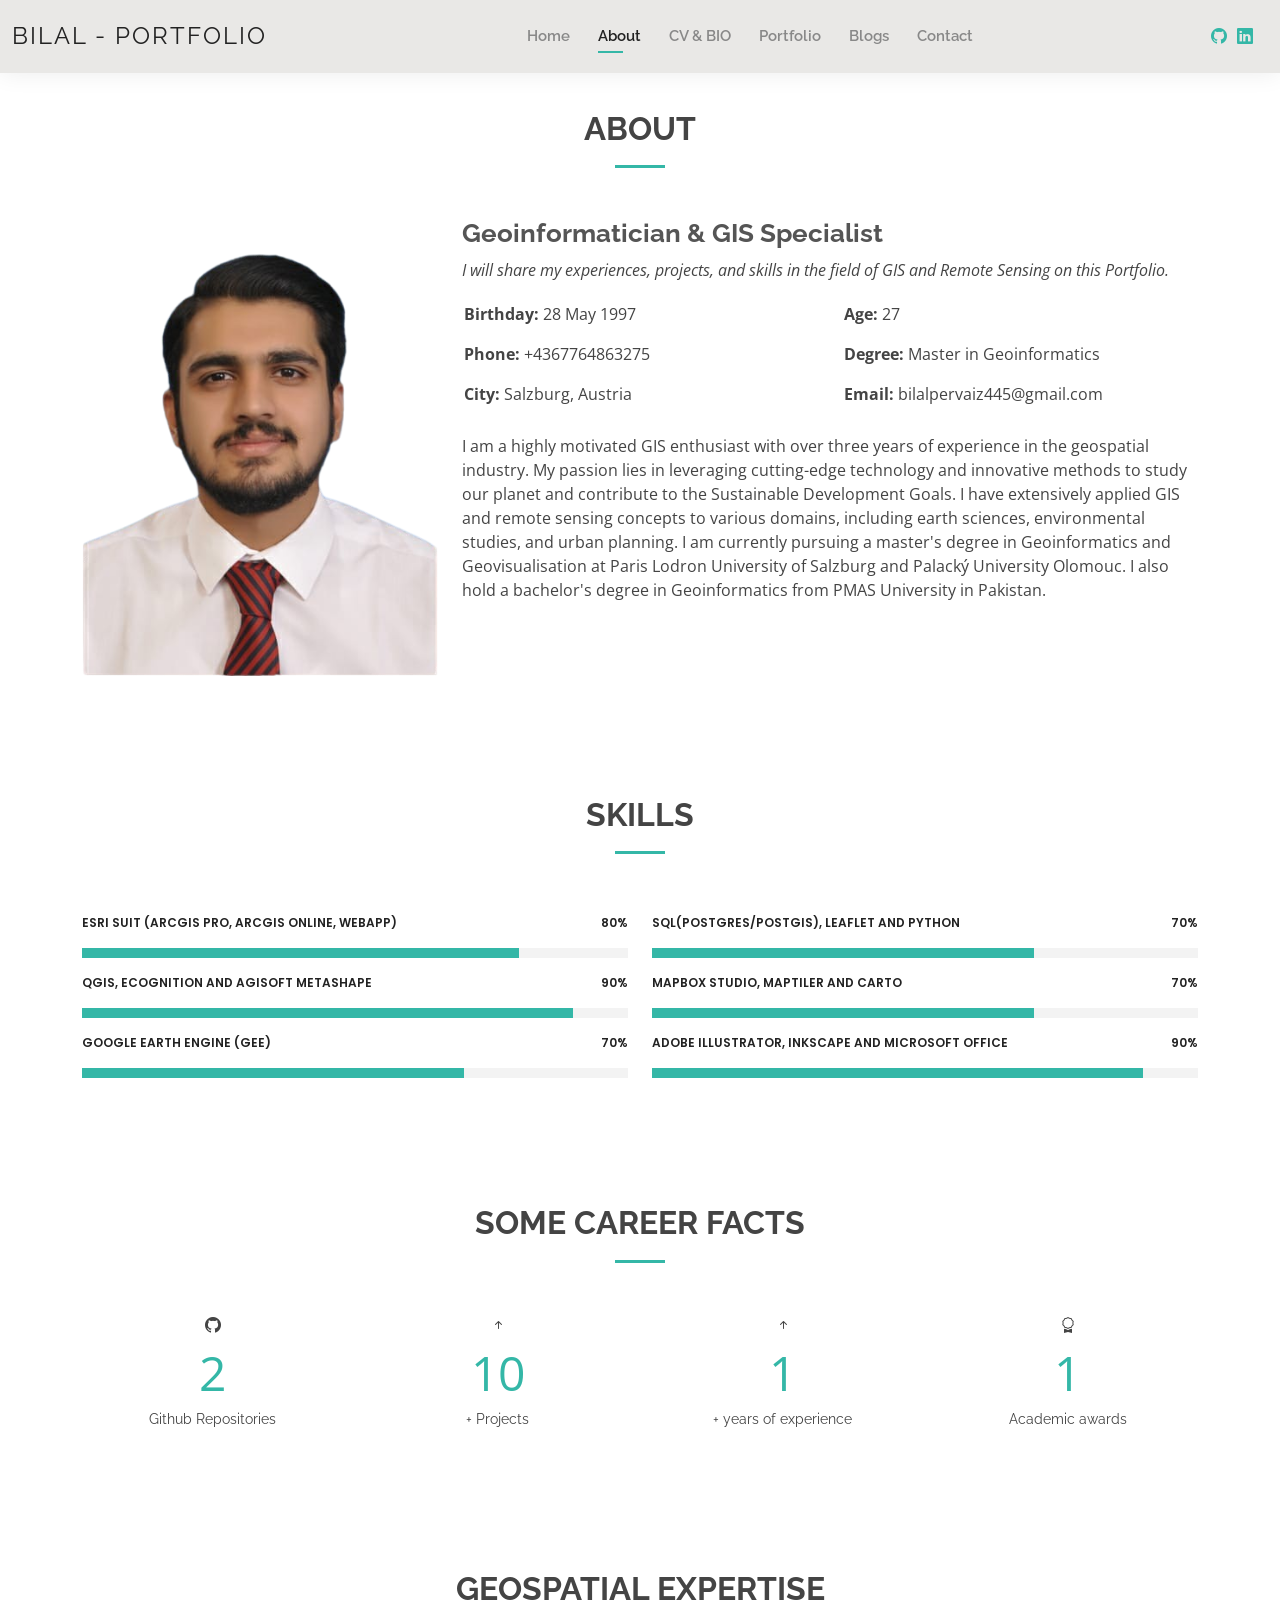
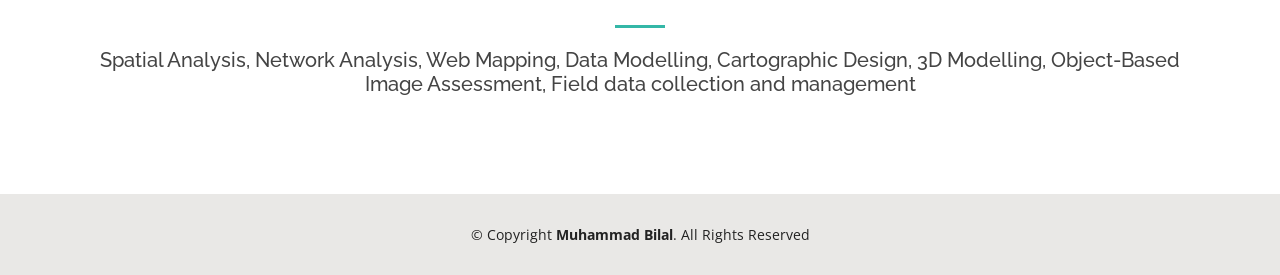
==== about.html @ 756f3061 "first push of professional portfolio" ====
<!DOCTYPE html>
<html lang="en">

<head>
  <meta charset="utf-8">
  <meta content="width=device-width, initial-scale=1.0" name="viewport">

  <title>About-Bilal-Portfolio</title>
  <meta content="" name="description">
  <meta content="" name="keywords">

  <!-- Favicons -->
  <link href="assets/img/favicon.png" rel="icon">
  <link href="assets/img/apple-touch-icon.png" rel="apple-touch-icon">

  <!-- Google Fonts -->
  <link
    href="https://fonts.googleapis.com/css?family=Open+Sans:300,300i,400,400i,600,600i,700,700i|Raleway:300,300i,400,400i,500,500i,600,600i,700,700i|Poppins:300,300i,400,400i,500,500i,600,600i,700,700i"
    rel="stylesheet">

  <!-- Vendor CSS Files -->
  <link href="assets/vendor/aos/aos.css" rel="stylesheet">
  <link href="assets/vendor/bootstrap/css/bootstrap.min.css" rel="stylesheet">
  <link href="assets/vendor/bootstrap-icons/bootstrap-icons.css" rel="stylesheet">
  <link href="assets/vendor/boxicons/css/boxicons.min.css" rel="stylesheet">
  <link href="assets/vendor/glightbox/css/glightbox.min.css" rel="stylesheet">
  <link href="assets/vendor/swiper/swiper-bundle.min.css" rel="stylesheet">

  <!-- Template Main CSS File -->
  <link href="assets/css/style.css" rel="stylesheet">

</head>

<body>

  <!-- ======= Header ======= -->
  <header id="header" class="fixed-top">
    <div class="container-fluid d-flex justify-content-between align-items-center">

      <h2 class="logo me-auto me-lg-0" style="font-size: 24px;"><a href="index.html">Bilal - Portfolio</a></h2>
      
      <nav id="navbar" class="navbar order-last order-lg-0">
        <ul>
          <li><a href="index.html">Home</a></li>
          <li><a class="active" href="about.html">About</a></li>
          <li><a href="resume.html">CV & BIO</a></li>
          <li><a href="portfolio.html">Portfolio</a></li>
          <li><a href="services.html">Blogs</a></li>
          <li><a href="contact.html">Contact</a></li>
        </ul>
        <i class="bi bi-list mobile-nav-toggle"></i>
      </nav><!-- .navbar -->

      <div class="header-social-links">
        <a href="https://github.com/bilalpervaiz" class="github"><i class="bi bi-github"></i></a>
        <a href="https://www.linkedin.com/in/bilalperviaz/" class="linkedin"><i class="bi bi-linkedin"></i></a>
      </div>

    </div>

  </header><!-- End Header -->

  <main id="main">

    <!-- ======= About Section ======= -->
    <section id="about" class="about">
      <div class="container" data-aos="fade-up">

        <div class="section-title">
          <h2>About</h2>
        </div>

        <div class="row">
          <div class="col-lg-4">
            <img src="assets/img/photome.png" class="img-fluid" alt="">
          </div>
          <div class="col-lg-8 pt-4 pt-lg-0 content">
            <h3>Geoinformatician &amp; GIS Specialist</h3>
            <p class="fst-italic">
              I will share my experiences, projects, and skills in the field of GIS and Remote Sensing on this
              Portfolio.
            </p>
            <div class="row">
              <div class="col-lg-6">
                <ul>
                  <li><i class="bi bi-rounded-right"></i> <strong>Birthday:</strong> 28 May 1997</li>
                  <li><i class="bi bi-rounded-right"></i> <strong>Phone:</strong> +4367764863275</li>
                  <li><i class="bi bi-rounded-right"></i> <strong>City:</strong> Salzburg, Austria</li>
                </ul>
              </div>
              <div class="col-lg-6">
                <ul>
                  <li><i class="bi bi-rounded-right"></i> <strong>Age:</strong> 27</li>
                  <li><i class="bi bi-rounded-right"></i> <strong>Degree:</strong> Master in Geoinformatics</li>
                  <li><i class="bi bi-rounded-right"></i> <strong>Email:</strong> bilalpervaiz445@gmail.com</li>
                </ul>
              </div>
            </div>
            <p>
              I am a highly motivated GIS enthusiast with over three years of experience in the geospatial industry. My
              passion lies in leveraging cutting-edge technology and innovative methods to study our planet and
              contribute to the Sustainable Development Goals. I have extensively applied GIS and remote sensing
              concepts to various domains, including earth sciences, environmental studies, and urban planning. I am
              currently pursuing a master's degree in Geoinformatics and Geovisualisation at Paris Lodron University of
              Salzburg and Palacký University Olomouc. I also hold a bachelor's degree in Geoinformatics from PMAS
              University in Pakistan.
            </p>
          </div>
        </div>

      </div>
    </section><!-- End About Section -->

    <!-- ======= Skills Section ======= -->
    <section id="skills" class="skills">
      <div class="container" data-aos="fade-up">

        <div class="section-title">
          <h2>Skills</h2>
        </div>

        <div class="row skills-content">

          <div class="col-lg-6">

            <div class="progress">
              <span class="skill">Esri Suit (ArcGIS Pro, ArcGIS Online, Webapp) <i class="val">80%</i></span>
              <div class="progress-bar-wrap">
                <div class="progress-bar" role="progressbar" aria-valuenow="80" aria-valuemin="0" aria-valuemax="100">
                </div>
              </div>
            </div>

            <div class="progress">
              <span class="skill">QGIS, Ecognition and Agisoft Metashape<i class="val">90%</i></span>
              <div class="progress-bar-wrap">
                <div class="progress-bar" role="progressbar" aria-valuenow="90" aria-valuemin="0" aria-valuemax="100">
                </div>
              </div>
            </div>

            <div class="progress">
              <span class="skill">Google Earth Engine (GEE) <i class="val">70%</i></span>
              <div class="progress-bar-wrap">
                <div class="progress-bar" role="progressbar" aria-valuenow="70" aria-valuemin="0" aria-valuemax="100">
                </div>
              </div>
            </div>
          </div>

          <div class="col-lg-6">

            <div class="progress">
              <span class="skill"> SQL(Postgres/PostGIS), leaflet and Python <i class="val">70%</i></span>
              <div class="progress-bar-wrap">
                <div class="progress-bar" role="progressbar" aria-valuenow="70" aria-valuemin="0" aria-valuemax="100">
                </div>
              </div>
            </div>

            <div class="progress">
              <span class="skill">Mapbox Studio, MapTiler and Carto <i class="val">70%</i></span>
              <div class="progress-bar-wrap">
                <div class="progress-bar" role="progressbar" aria-valuenow="70" aria-valuemin="0" aria-valuemax="100">
                </div>
              </div>
            </div>

            <div class="progress">
              <span class="skill">Adobe Illustrator, Inkscape and Microsoft Office <i class="val">90%</i></span>
              <div class="progress-bar-wrap">
                <div class="progress-bar" role="progressbar" aria-valuenow="90" aria-valuemin="0" aria-valuemax="100">
                </div>
              </div>
            </div>

          </div>

        </div>

      </div>
    </section><!-- End Skills Section -->

    <!-- ======= Facts Section ======= -->
    <section id="facts" class="facts">
      <div class="container" data-aos="fade-up">

        <div class="section-title">
          <h2>Some Career Facts</h2>
        </div>

        <div class="row counters">

          <div class="col-lg-3 col-6 text-center">
            <i class="bi bi-github"></i>
            <span data-purecounter-start="0" data-purecounter-end="4" data-purecounter-duration="1"
              class="purecounter"></span>
            <p>Github Repositories</p>
          </div>

          <div class="col-lg-3 col-6 text-center">
            <i class="bi bi-arrow-up-short"></i>
            <span data-purecounter-start="0" data-purecounter-end="20" data-purecounter-duration="1"
              class="purecounter"></span>
            <p>+ Projects</p>
          </div>

          <div class="col-lg-3 col-6 text-center">
            <i class="bi bi-arrow-up-short"></i>
            <span data-purecounter-start="0" data-purecounter-end="3" data-purecounter-duration="1"
              class="purecounter"></span>
            <p>+ years of experience</p>
          </div>

          <div class="col-lg-3 col-6 text-center">
            <i class="bi bi-award"></i>
            <span data-purecounter-start="0" data-purecounter-end="2" data-purecounter-duration="1"
              class="purecounter"></span>
            <p>Academic awards</p>
          </div>

        </div>

      </div>
    </section><!-- End Facts Section -->

    <!-- ======= Testimonials Section ======= -->
    <section id="testimonials" class="testimonials">
      <div class="container" data-aos="fade-up">

        <div class="section-title">
          <h2>Geospatial Expertise</h2>
          <h5>Spatial Analysis, Network Analysis, Web Mapping, Data Modelling, Cartographic Design, 3D Modelling,
            Object-Based Image Assessment, Field data collection and management</h5>
        </div>

    </section><!-- End Testimonials Section -->

  </main><!-- End #main -->

  <!-- ======= Footer ======= -->
  <footer id="footer">
    <div class="container">
      <div class="copyright">
        &copy; Copyright <strong><span>Muhammad Bilal</span></strong>. All Rights Reserved
      </div>
    </div>
  </footer><!-- End  Footer -->

  <div id="preloader"></div>
  <a href="#" class="back-to-top d-flex align-items-center justify-content-center"><i
      class="bi bi-arrow-up-short"></i></a>

  <!-- Vendor JS Files -->
  <script src="assets/vendor/purecounter/purecounter_vanilla.js"></script>
  <script src="assets/vendor/aos/aos.js"></script>
  <script src="assets/vendor/bootstrap/js/bootstrap.bundle.min.js"></script>
  <script src="assets/vendor/glightbox/js/glightbox.min.js"></script>
  <script src="assets/vendor/isotope-layout/isotope.pkgd.min.js"></script>
  <script src="assets/vendor/swiper/swiper-bundle.min.js"></script>
  <script src="assets/vendor/waypoints/noframework.waypoints.js"></script>
  <script src="assets/vendor/php-email-form/validate.js"></script>

  <!-- Template Main JS File -->
  <script src="assets/js/main.js"></script>

</body>

</html>
---- assets/css/style.css ----
/**
* Template Name: Kelly
* Template URL: https://bootstrapmade.com/kelly-free-bootstrap-cv-resume-html-template/
* Updated: Mar 17 2024 with Bootstrap v5.3.3
* Author: BootstrapMade.com
* License: https://bootstrapmade.com/license/
*/

/*--------------------------------------------------------------
# General
--------------------------------------------------------------*/
body {
  font-family: "Open Sans", sans-serif;
  color: #444444;
}

a {
  color: #34b7a7;
  text-decoration: none;
}

a:hover {
  color: #51cdbe;
  text-decoration: none;
}

h1,
h2,
h3,
h4,
h5,
h6 {
  font-family: "Raleway", sans-serif;
}

#main {
  margin-top: 50px;
}

@media (max-width: 992px) {
  #main {
    margin-top: 30px;
  }
}

/*--------------------------------------------------------------
# Preloader
--------------------------------------------------------------*/
#preloader {
  position: fixed;
  top: 0;
  left: 0;
  right: 0;
  bottom: 0;
  z-index: 9999;
  overflow: hidden;
  background: #fff;
}

#preloader:before {
  content: "";
  position: fixed;
  top: calc(50% - 30px);
  left: calc(50% - 30px);
  border: 6px solid #34b7a7;
  border-top-color: #dcf5f2;
  border-radius: 50%;
  width: 60px;
  height: 60px;
  animation: animate-preloader 1s linear infinite;
}

@keyframes animate-preloader {
  0% {
    transform: rotate(0deg);
  }

  100% {
    transform: rotate(360deg);
  }
}

/*--------------------------------------------------------------
# Back to top button
--------------------------------------------------------------*/
.back-to-top {
  position: fixed;
  visibility: hidden;
  opacity: 0;
  right: 15px;
  bottom: 15px;
  z-index: 996;
  background: #34b7a7;
  width: 40px;
  height: 40px;
  border-radius: 50px;
  transition: all 0.4s;
}

.back-to-top i {
  font-size: 24px;
  color: #fff;
  line-height: 0;
}

.back-to-top:hover {
  background: #49cbbb;
  color: #fff;
}

.back-to-top.active {
  visibility: visible;
  opacity: 1;
}

/*--------------------------------------------------------------
# Header
--------------------------------------------------------------*/
#header {
  background: #e9e8e6;
  box-shadow: 0px 0px 25px 0 rgba(0, 0, 0, 0.08);
  z-index: 997;
  padding: 15px 0;
}

#header .logo {
  font-size: 28px;
  margin: 0;
  padding: 0;
  line-height: 1;
  font-weight: 400;
  letter-spacing: 2px;
  text-transform: uppercase;
}

#header .logo a {
  color: #222222;
}

#header .logo img {
  max-height: 40px;
}

@media (max-width: 992px) {
  #header .logo {
    font-size: 28px;
  }
}

/*--------------------------------------------------------------
# Header Social Links
--------------------------------------------------------------*/
.header-social-links {
  padding-right: 15px;
}

.header-social-links a {
  color: #34b7a7;
  padding-left: 6px;
  display: inline-block;
  line-height: 0px;
  transition: 0.3s;
  font-size: 16px;
}

.header-social-links a:hover {
  color: #34b7a7;
}

/*--------------------------------------------------------------
# Navigation Menu
--------------------------------------------------------------*/
/**
* Desktop Navigation 
*/
.navbar {
  padding: 0;
}

.navbar ul {
  margin: 0;
  padding: 0;
  display: flex;
  list-style: none;
  align-items: center;
}

.navbar li {
  position: relative;
  padding: 10px 0 10px 28px;
}

.navbar a,
.navbar a:focus {
  display: flex;
  align-items: center;
  justify-content: space-between;
  font-family: "Raleway", sans-serif;
  font-size: 15px;
  font-weight: 600;
  color: #888888;
  white-space: nowrap;
  transition: 0.3s;
  position: relative;
}

.navbar a i,
.navbar a:focus i {
  font-size: 12px;
  line-height: 0;
  margin-left: 5px;
}

.navbar>ul>li>a:before {
  content: "";
  position: absolute;
  width: 0;
  height: 2px;
  bottom: -5px;
  left: 0;
  background-color: #34b7a7;
  visibility: hidden;
  width: 0px;
  transition: all 0.3s ease-in-out 0s;
}

.navbar a:hover:before,
.navbar li:hover>a:before,
.navbar .active:before {
  visibility: visible;
  width: 25px;
}

.navbar a:hover,
.navbar .active,
.navbar .active:focus,
.navbar li:hover>a {
  color: #222222;
}

.navbar .dropdown ul {
  display: block;
  position: absolute;
  left: 14px;
  top: calc(100% + 30px);
  margin: 0;
  padding: 10px 0;
  z-index: 99;
  opacity: 0;
  visibility: hidden;
  background: #fff;
  box-shadow: 0px 0px 30px rgba(127, 137, 161, 0.25);
  transition: 0.3s;
  border-radius: 4px;
}

.navbar .dropdown ul li {
  min-width: 200px;
  padding: 0;
}

.navbar .dropdown ul a {
  padding: 10px 20px;
  font-size: 15px;
  text-transform: none;
  font-weight: 600;
}

.navbar .dropdown ul a i {
  font-size: 12px;
}

.navbar .dropdown ul a:hover,
.navbar .dropdown ul .active:hover,
.navbar .dropdown ul li:hover>a {
  color: #34b7a7;
}

.navbar .dropdown:hover>ul {
  opacity: 1;
  top: 100%;
  visibility: visible;
}

.navbar .dropdown .dropdown ul {
  top: 0;
  left: calc(100% - 30px);
  visibility: hidden;
}

.navbar .dropdown .dropdown:hover>ul {
  opacity: 1;
  top: 0;
  left: 100%;
  visibility: visible;
}

@media (max-width: 1366px) {
  .navbar .dropdown .dropdown ul {
    left: -90%;
  }

  .navbar .dropdown .dropdown:hover>ul {
    left: -100%;
  }
}

/**
* Mobile Navigation 
*/
.mobile-nav-toggle {
  color: #222222;
  font-size: 28px;
  cursor: pointer;
  display: none;
  line-height: 0;
  transition: 0.5s;
}

.mobile-nav-toggle.bi-x {
  color: #fff;
}

@media (max-width: 991px) {
  .mobile-nav-toggle {
    display: block;
  }

  .navbar ul {
    display: none;
  }
}

.navbar-mobile {
  position: fixed;
  overflow: hidden;
  top: 0;
  right: 0;
  left: 0;
  bottom: 0;
  background: rgba(9, 9, 9, 0.9);
  transition: 0.3s;
  z-index: 999;
}

.navbar-mobile .mobile-nav-toggle {
  position: absolute;
  top: 15px;
  right: 15px;
}

.navbar-mobile ul {
  display: block;
  position: absolute;
  top: 55px;
  right: 15px;
  bottom: 15px;
  left: 15px;
  padding: 10px 0;
  border-radius: 10px;
  background-color: #fff;
  overflow-y: auto;
  transition: 0.3s;
}

.navbar-mobile a,
.navbar-mobile a:focus {
  font-size: 15px;
  padding-right: 15px;
  color: #222222;
}

.navbar-mobile a:hover,
.navbar-mobile .active,
.navbar-mobile li:hover>a {
  color: #34b7a7;
}

.navbar-mobile .getstarted,
.navbar-mobile .getstarted:focus {
  margin: 15px;
}

.navbar-mobile .dropdown ul {
  position: static;
  display: none;
  margin: 10px 20px;
  padding: 10px 0;
  z-index: 99;
  opacity: 1;
  visibility: visible;
  background: #fff;
  box-shadow: 0px 0px 30px rgba(127, 137, 161, 0.25);
}

.navbar-mobile .dropdown ul li {
  min-width: 200px;
}

.navbar-mobile .dropdown ul a {
  padding: 10px 20px;
}

.navbar-mobile .dropdown ul a i {
  font-size: 12px;
}

.navbar-mobile .dropdown ul a:hover,
.navbar-mobile .dropdown ul .active:hover,
.navbar-mobile .dropdown ul li:hover>a {
  color: #34b7a7;
}

.navbar-mobile .dropdown>.dropdown-active {
  display: block;
}

/*--------------------------------------------------------------
# Hero Section
--------------------------------------------------------------*/
#hero {
  width: 100%;
  height: 100vh;
  background: url("../img/globe_try5.jpg") top right;
  background-size: cover;
}

#hero .container {
  padding-top: 70px;
  position: relative;
}

@media (max-width: 992px) {
  #hero .container {
    padding-top: 58px;
  }
}

#hero h1 {
  margin: 0;
  font-size: 48px;
  font-weight: 700;
  line-height: 56px;
  color: #222222;
}

#hero h2 {
  color: #6f6f6f;
  margin: 10px 0 0 0;
  font-size: 22px;
}

#hero .btn-about {
  font-family: "Raleway", sans-serif;
  text-transform: uppercase;
  font-weight: 600;
  font-size: 12px;
  letter-spacing: 1px;
  display: inline-block;
  padding: 12px 40px;
  border-radius: 50px;
  transition: 0.5s;
  margin-top: 30px;
  color: #fff;
  background: #34b7a7;
}

#hero .btn-about:hover {
  background: #3dc8b7;
}

.primary_btn {
  display: inline-block;
  color: #fff;
  letter-spacing: 0px;
  font-family: "Rubik", sans-serif;
  font-weight: 500;
  font-size: 14px;
  line-height: 46px;
  outline: none !important;
  text-align: center;
  cursor: pointer;
  text-transform: uppercase;
  border-radius: 7px;
  background-origin: border-box;
  background-clip: content-box, border-box;
  background-image: linear-gradient(to right, #3dc8b7 0%, #3dc8b7 100%), radial-gradient(circle at top left, #3dc8b7, #3dc8b7);
  border: double 2px transparent;
  width: 200px;
}

@media (min-width: 1024px) {
  #hero {
    background-attachment: fixed;
  }
}

@media (max-width: 992px) {
  #hero:before {
    content: "";
    background: rgba(255, 255, 255, 0.8);
    position: absolute;
    bottom: 0;
    top: 0;
    left: 0;
    right: 0;
  }

  #hero h1 {
    font-size: 28px;
    line-height: 36px;
  }

  #hero h2 {
    font-size: 18px;
    line-height: 24px;
  }
}

/*--------------------------------------------------------------
# Sections General
--------------------------------------------------------------*/
section {
  padding: 60px 0;
}

.section-bg {
  background-color: #e7f8f6;
}

.section-title {
  text-align: center;
  padding-bottom: 30px;
}

.section-title h2 {
  font-size: 32px;
  font-weight: bold;
  text-transform: uppercase;
  margin-bottom: 20px;
  padding-bottom: 20px;
  position: relative;
}

.section-title h2::after {
  content: "";
  position: absolute;
  display: block;
  width: 50px;
  height: 3px;
  background: #34b7a7;
  bottom: 0;
  left: calc(50% - 25px);
}

.section-title p {
  margin-bottom: 0;
}

/*--------------------------------------------------------------
# Cta
--------------------------------------------------------------*/
.cta {
  background: linear-gradient(rgba(0, 0, 0, 0.6), rgba(0, 0, 0, 0.6)), url("../img/bg-1.jpg") fixed center center;
  background-size: cover;
  padding: 80px 0;
}

.cta h3 {
  color: #fff;
  font-size: 28px;
  font-weight: 700;
}

.cta p {
  color: #fff;
}

.cta .cta-btn {
  font-family: "Raleway", sans-serif;
  text-transform: uppercase;
  font-weight: 500;
  font-size: 16px;
  letter-spacing: 1px;
  display: inline-block;
  padding: 8px 20px;
  border-radius: 2px;
  transition: 0.5s;
  margin: 10px;
  border: 2px solid #fff;
  color: #fff;
}

.cta .cta-btn:hover {
  background: #34b7a7;
  border: 2px solid #34b7a7;
}

@media (max-width: 1024px) {
  .cta {
    background-attachment: scroll;
  }
}

@media (min-width: 769px) {
  .cta .cta-btn-container {
    display: flex;
    align-items: center;
    justify-content: flex-end;
  }
}

/*--------------------------------------------------------------
# About
--------------------------------------------------------------*/
.about .content h3 {
  font-weight: 700;
  font-size: 26px;
  color: #555555;
}

.about .content ul {
  list-style: none;
  padding: 0;
}

.about .content ul li {
  padding-bottom: 10px;
}

.about .content ul i {
  font-size: 20px;
  padding-right: 2px;
  color: #34b7a7;
}

.about .content p:last-child {
  margin-bottom: 0;
}

/*--------------------------------------------------------------
# Skills
--------------------------------------------------------------*/
.skills .progress {
  height: 60px;
  display: block;
  background: none;
  border-radius: 0;
}

.skills .progress .skill {
  padding: 10px 0;
  margin: 0 0 6px 0;
  text-transform: uppercase;
  display: block;
  font-weight: 600;
  font-family: "Poppins", sans-serif;
  color: #222222;
}

.skills .progress .skill .val {
  float: right;
  font-style: normal;
}

.skills .progress-bar-wrap {
  background: #f3f3f3;
}

.skills .progress-bar {
  width: 1px;
  height: 10px;
  transition: 0.9s;
  background-color: #34b7a7;
}

/*--------------------------------------------------------------
# Facts
--------------------------------------------------------------*/
.facts .counters span {
  font-size: 48px;
  display: block;
  color: #34b7a7;
}

.facts .counters p {
  padding: 0;
  margin: 0 0 20px 0;
  font-family: "Raleway", sans-serif;
  font-size: 14px;
}

/*--------------------------------------------------------------
# Testimonials
--------------------------------------------------------------*/
.testimonials .section-header {
  margin-bottom: 40px;
}

.testimonials .testimonials-carousel,
.testimonials .testimonials-slider {
  overflow: hidden;
}

.testimonials .testimonial-item {
  text-align: center;
}

.testimonials .testimonial-item .testimonial-img {
  width: 120px;
  border-radius: 50%;
  border: 4px solid #fff;
  margin: 0 auto;
}

.testimonials .testimonial-item h3 {
  font-size: 20px;
  font-weight: bold;
  margin: 10px 0 5px 0;
  color: #111;
}

.testimonials .testimonial-item h4 {
  font-size: 14px;
  color: #999;
  margin: 0 0 15px 0;
}

.testimonials .testimonial-item .quote-icon-left,
.testimonials .testimonial-item .quote-icon-right {
  color: #c8efea;
  font-size: 26px;
}

.testimonials .testimonial-item .quote-icon-left {
  display: inline-block;
  left: -5px;
  position: relative;
}

.testimonials .testimonial-item .quote-icon-right {
  display: inline-block;
  right: -5px;
  position: relative;
  top: 10px;
}

.testimonials .testimonial-item p {
  font-style: italic;
  margin: 0 auto 15px auto;
}

@media (min-width: 992px) {
  .testimonials .testimonial-item p {
    width: 80%;
  }
}

.testimonials .swiper-pagination {
  margin-top: 20px;
  position: relative;
}

.testimonials .swiper-pagination .swiper-pagination-bullet {
  width: 12px;
  height: 12px;
  background-color: #fff;
  opacity: 1;
  border: 1px solid #34b7a7;
}

.testimonials .swiper-pagination .swiper-pagination-bullet-active {
  background-color: #34b7a7;
}

/*--------------------------------------------------------------
# Resume
--------------------------------------------------------------*/
.resume .resume-title {
  font-size: 26px;
  font-weight: 400;
  margin-top: 20px;
  margin-bottom: 20px;
  color: #222222;
}

.resume .resume-item {
  padding: 0 0 20px 20px;
  margin-top: -2px;
  border-left: 2px solid #34b7a7;
  position: relative;
}

.resume .resume-item h4 {
  line-height: 18px;
  font-size: 18px;
  font-weight: 600;
  font-family: "Poppins", sans-serif;
  color: #1d685f;
  margin-bottom: 10px;
}

.resume .resume-item h5 {
  font-size: 16px;
  background: #effbf9;
  padding: 5px 15px;
  display: inline-block;
  font-weight: 600;
  margin-bottom: 10px;
  color: #34b7a7;
}

.resume .resume-item ul {
  padding-left: 20px;
}

.resume .resume-item ul li {
  padding-bottom: 10px;
}

.resume .resume-item:last-child {
  padding-bottom: 0;
}

.resume .resume-item::before {
  content: "";
  position: absolute;
  width: 16px;
  height: 16px;
  border-radius: 50px;
  left: -9px;
  top: 0;
  background: #fff;
  border: 2px solid #34b7a7;
}

/*--------------------------------------------------------------
# Services
--------------------------------------------------------------*/
.services .icon-box {
  text-align: center;
  padding: 70px 20px 80px 20px;
  transition: all ease-in-out 0.3s;
  background: #fff;
  box-shadow: 0px 0 35px 0 rgba(0, 0, 0, 0.08);
}

.services .icon-box .icon {
  margin: 0 auto;
  width: 100px;
  height: 100px;
  display: flex;
  align-items: center;
  justify-content: center;
  transition: ease-in-out 0.3s;
  position: relative;
}

.services .icon-box .icon i {
  font-size: 36px;
  transition: 0.5s;
  position: relative;
}

.services .icon-box .icon svg {
  position: absolute;
  top: 0;
  left: 0;
}

.services .icon-box .icon svg path {
  transition: 0.5s;
  fill: #f5f5f5;
}

.services .icon-box h4 {
  font-weight: 600;
  margin: 10px 0 15px 0;
  font-size: 22px;
}

.services .icon-box h4 a {
  color: #222222;
  transition: ease-in-out 0.3s;
}

.services .icon-box p {
  line-height: 24px;
  font-size: 14px;
  margin-bottom: 0;
}

.services .iconbox-blue i {
  color: #47aeff;
}

.services .iconbox-blue:hover .icon i {
  color: #fff;
}

.services .iconbox-blue:hover .icon path {
  fill: #47aeff;
}

.services .iconbox-orange i {
  color: #ffa76e;
}

.services .iconbox-orange:hover .icon i {
  color: #fff;
}

.services .iconbox-orange:hover .icon path {
  fill: #ffa76e;
}

.services .iconbox-pink i {
  color: #e80368;
}

.services .iconbox-pink:hover .icon i {
  color: #fff;
}

.services .iconbox-pink:hover .icon path {
  fill: #e80368;
}

.services .iconbox-yellow i {
  color: #ffbb2c;
}

.services .iconbox-yellow:hover .icon i {
  color: #fff;
}

.services .iconbox-yellow:hover .icon path {
  fill: #ffbb2c;
}

.services .iconbox-red i {
  color: #ff5828;
}

.services .iconbox-red:hover .icon i {
  color: #fff;
}

.services .iconbox-red:hover .icon path {
  fill: #ff5828;
}

.services .iconbox-teal i {
  color: #11dbcf;
}

.services .iconbox-teal:hover .icon i {
  color: #fff;
}

.services .iconbox-teal:hover .icon path {
  fill: #11dbcf;
}

/*--------------------------------------------------------------
# Portfolio
--------------------------------------------------------------*/
.portfolio .portfolio-item {
  margin-bottom: 30px;
}

.portfolio #portfolio-flters {
  padding: 0;
  margin: 0 auto 20px auto;
  list-style: none;
  text-align: center;
}

.portfolio #portfolio-flters li {
  cursor: pointer;
  display: inline-block;
  padding: 8px 16px 10px 16px;
  font-size: 13px;
  font-weight: 500;
  line-height: 1;
  text-transform: uppercase;
  color: #444444;
  margin-bottom: 5px;
  transition: all 0.3s ease-in-out;
  border-radius: 50px;
}

.portfolio #portfolio-flters li:hover,
.portfolio #portfolio-flters li.filter-active {
  color: #fff;
  background: #34b7a7;
}

.portfolio #portfolio-flters li:last-child {
  margin-right: 0;
}

.portfolio .portfolio-wrap {
  transition: 0.3s;
  position: relative;
  overflow: hidden;
  z-index: 1;
  background: rgba(34, 34, 34, 0.6);
}

.portfolio .portfolio-wrap::before {
  content: "";
  background: rgba(34, 34, 34, 0.6);
  position: absolute;
  left: 0;
  right: 0;
  top: 0;
  bottom: 0;
  transition: all ease-in-out 0.3s;
  z-index: 2;
  opacity: 0;
}

.portfolio .portfolio-wrap img {
  transition: all ease-in-out 0.3s;
}

.portfolio .portfolio-wrap .portfolio-info {
  opacity: 0;
  position: absolute;
  top: 0;
  left: 0;
  right: 0;
  bottom: 0;
  z-index: 3;
  transition: all ease-in-out 0.3s;
  display: flex;
  flex-direction: column;
  justify-content: flex-end;
  align-items: flex-start;
  padding: 20px;
}

.portfolio .portfolio-wrap .portfolio-info h4 {
  font-size: 20px;
  color: #fff;
  font-weight: 600;
}

.portfolio .portfolio-wrap .portfolio-info p {
  color: rgba(255, 255, 255, 0.7);
  font-size: 14px;
  text-transform: uppercase;
  padding: 0;
  margin: 0;
  font-style: italic;
}

.portfolio .portfolio-wrap .portfolio-links {
  text-align: center;
  z-index: 4;
}

.portfolio .portfolio-wrap .portfolio-links a {
  color: #fff;
  margin: 0 5px 0 0;
  font-size: 28px;
  display: inline-block;
  transition: 0.3s;
}

.portfolio .portfolio-wrap .portfolio-links a:hover {
  color: #78d9cd;
}

.portfolio .portfolio-wrap:hover::before {
  opacity: 1;
}

.portfolio .portfolio-wrap:hover img {
  transform: scale(1.2);
}

.portfolio .portfolio-wrap:hover .portfolio-info {
  opacity: 1;
}

/*--------------------------------------------------------------
# Portfolio Details
--------------------------------------------------------------*/
.portfolio-details {
  padding-top: 0;
}

.portfolio-details .portfolio-details-slider img {
  width: 100%;
}

.portfolio-details .portfolio-details-slider .swiper-pagination {
  margin-top: 20px;
  position: relative;
}

.portfolio-details .portfolio-details-slider .swiper-pagination .swiper-pagination-bullet {
  width: 12px;
  height: 12px;
  background-color: #fff;
  opacity: 1;
  border: 1px solid #34b7a7;
}

.portfolio-details .portfolio-details-slider .swiper-pagination .swiper-pagination-bullet-active {
  background-color: #34b7a7;
}

.portfolio-details .portfolio-info {
  padding: 30px;
  box-shadow: 0px 0 30px rgba(34, 34, 34, 0.08);
}

.portfolio-details .portfolio-info h3 {
  font-size: 22px;
  font-weight: 700;
  margin-bottom: 20px;
  padding-bottom: 20px;
  border-bottom: 1px solid #eee;
}

.portfolio-details .portfolio-info ul {
  list-style: none;
  padding: 0;
  font-size: 15px;
}

.portfolio-details .portfolio-info ul li+li {
  margin-top: 10px;
}

.portfolio-details .portfolio-description {
  padding-top: 30px;
}

.portfolio-details .portfolio-description h2 {
  font-size: 26px;
  font-weight: 700;
  margin-bottom: 20px;
}

.portfolio-details .portfolio-description p {
  padding: 0;
}

/*--------------------------------------------------------------
# Contact
--------------------------------------------------------------*/
.contact .info {
  width: 100%;
  background: #fff;
}

.contact .info i {
  font-size: 20px;
  color: #34b7a7;
  float: left;
  width: 44px;
  height: 44px;
  background: #effbf9;
  display: flex;
  justify-content: center;
  align-items: center;
  border-radius: 50px;
  transition: all 0.3s ease-in-out;
}

.contact .info h4 {
  padding: 0 0 0 60px;
  font-size: 22px;
  font-weight: 600;
  margin-bottom: 5px;
  color: #222222;
}

.contact .info p {
  padding: 0 0 0 60px;
  margin-bottom: 0;
  font-size: 14px;
  color: #555555;
}

.contact .info .email,
.contact .info .phone {
  margin-top: 40px;
}

.contact .info .email:hover i,
.contact .info .address:hover i,
.contact .info .phone:hover i {
  background: #34b7a7;
  color: #fff;
}

.contact .php-email-form {
  width: 100%;
  background: #fff;
}

.contact .php-email-form .form-group {
  padding-bottom: 8px;
}

.contact .php-email-form .error-message {
  display: none;
  color: #fff;
  background: #ed3c0d;
  text-align: center;
  padding: 15px;
  font-weight: 600;
}

.contact .php-email-form .sent-message {
  display: none;
  color: #fff;
  background: #18d26e;
  text-align: center;
  padding: 15px;
  font-weight: 600;
}

.contact .php-email-form .loading {
  display: none;
  background: #fff;
  text-align: center;
  padding: 15px;
}

.contact .php-email-form .loading:before {
  content: "";
  display: inline-block;
  border-radius: 50%;
  width: 24px;
  height: 24px;
  margin: 0 10px -6px 0;
  border: 3px solid #18d26e;
  border-top-color: #eee;
  animation: animate-loading 1s linear infinite;
}

.contact .php-email-form input,
.contact .php-email-form textarea {
  border-radius: 4px;
  box-shadow: none;
  font-size: 14px;
}

.contact .php-email-form input:focus,
.contact .php-email-form textarea:focus {
  border-color: #34b7a7;
}

.contact .php-email-form input {
  height: 44px;
}

.contact .php-email-form textarea {
  padding: 10px 12px;
}

.contact .php-email-form button[type=submit] {
  background: #34b7a7;
  border: 0;
  padding: 10px 30px 12px 30px;
  color: #fff;
  transition: 0.4s;
  border-radius: 50px;
}

.contact .php-email-form button[type=submit]:hover {
  background: #3dc8b7;
}

@keyframes animate-loading {
  0% {
    transform: rotate(0deg);
  }

  100% {
    transform: rotate(360deg);
  }
}

/*--------------------------------------------------------------
# Footer
--------------------------------------------------------------*/
#footer {
  background: #e9e8e6;
  padding: 30px 0;
  color: #222222;
  font-size: 14px;
  text-align: center;
}

#footer .credits {
  padding-top: 5px;
  font-size: 13px;
}

#footer .credits a {
  color: #34b7a7;
}
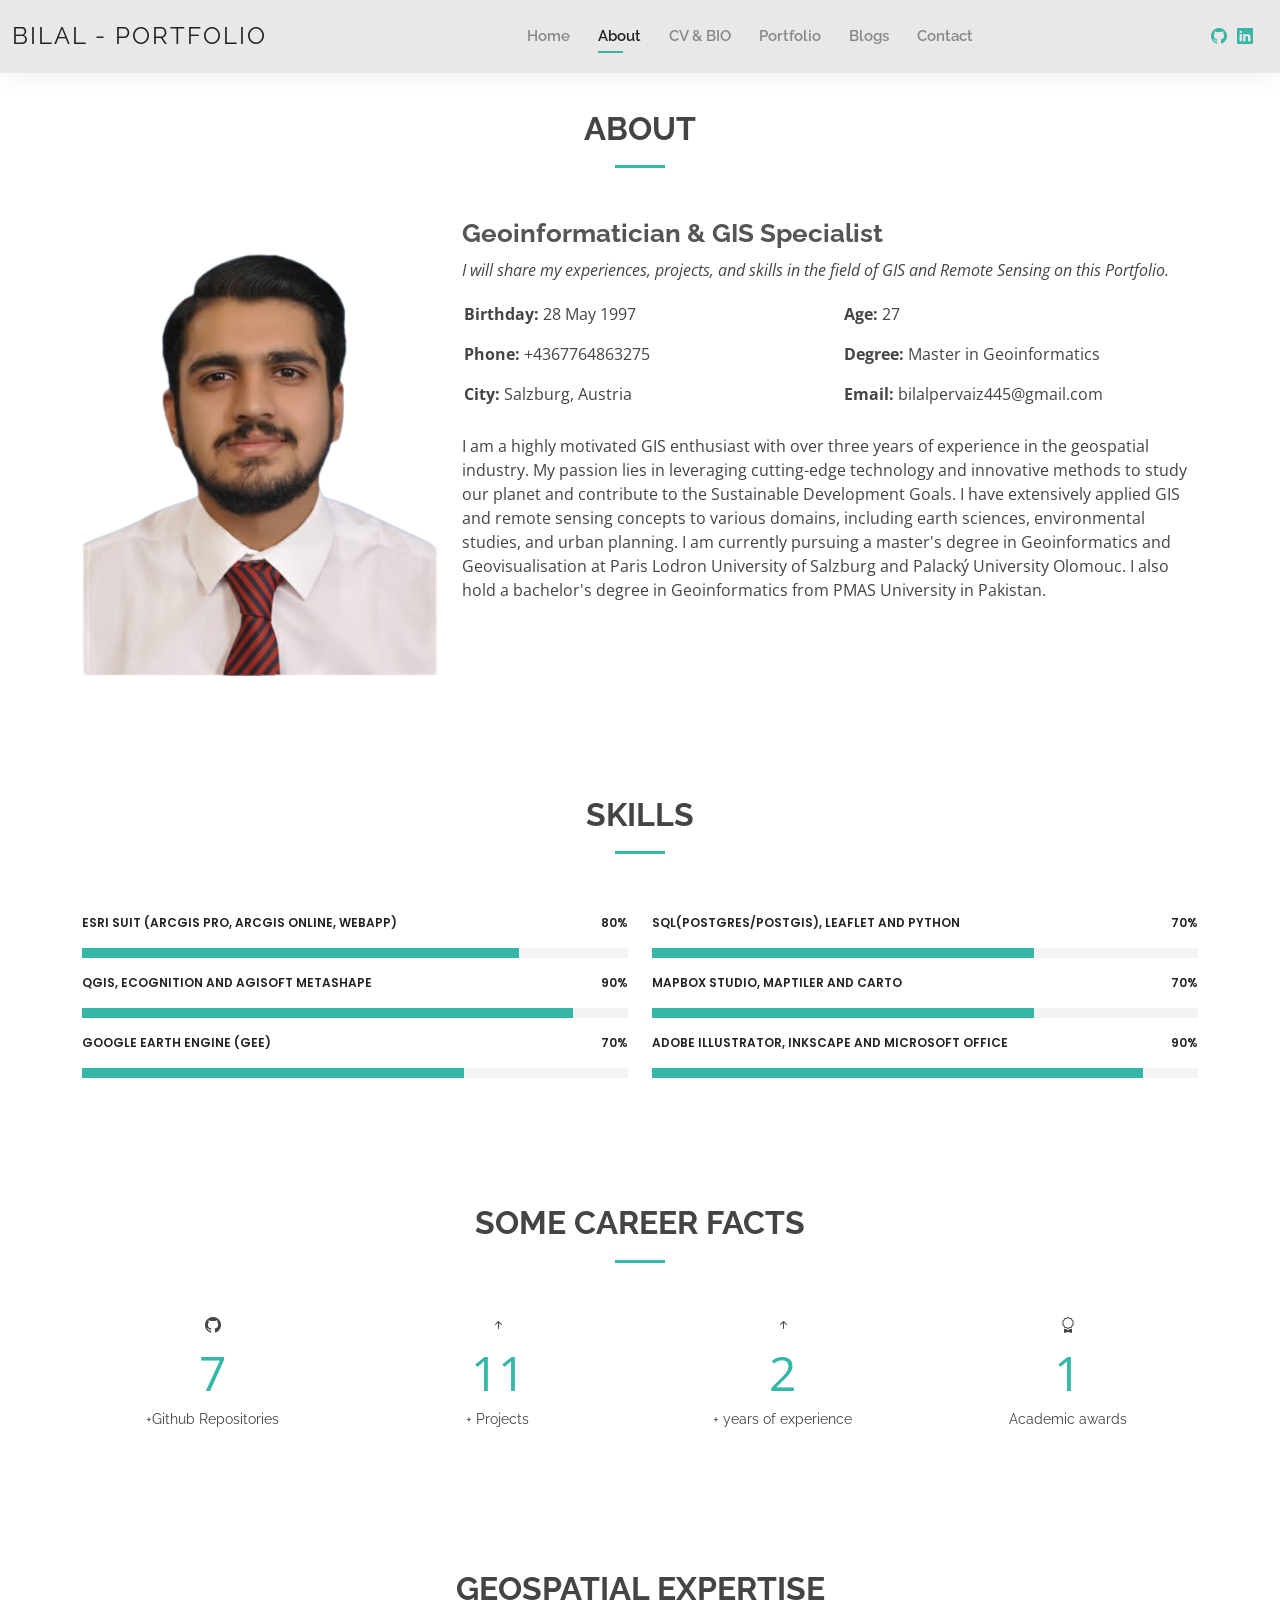
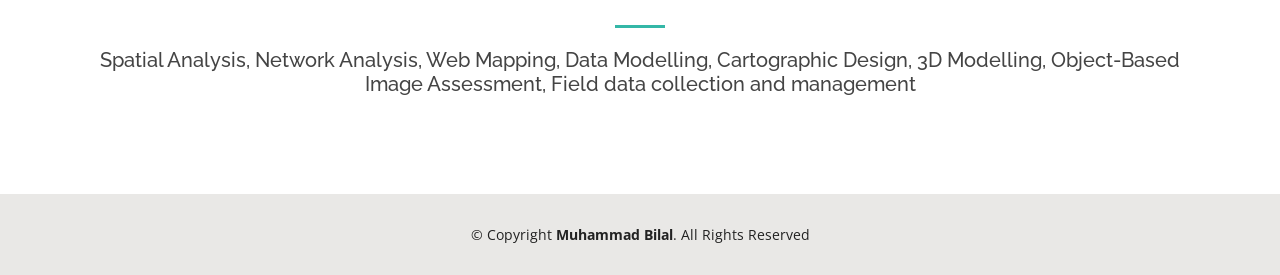
==== commit c9fd698b: "second updated of professional projects" ====
--- a/about.html
+++ b/about.html
@@ -193,9 +193,9 @@
 
           <div class="col-lg-3 col-6 text-center">
             <i class="bi bi-github"></i>
-            <span data-purecounter-start="0" data-purecounter-end="4" data-purecounter-duration="1"
-              class="purecounter"></span>
-            <p>Github Repositories</p>
+            <span data-purecounter-start="0" data-purecounter-end="12" data-purecounter-duration="1"
+              class="purecounter"></span>
+            <p>+Github Repositories</p>
           </div>
 
           <div class="col-lg-3 col-6 text-center">
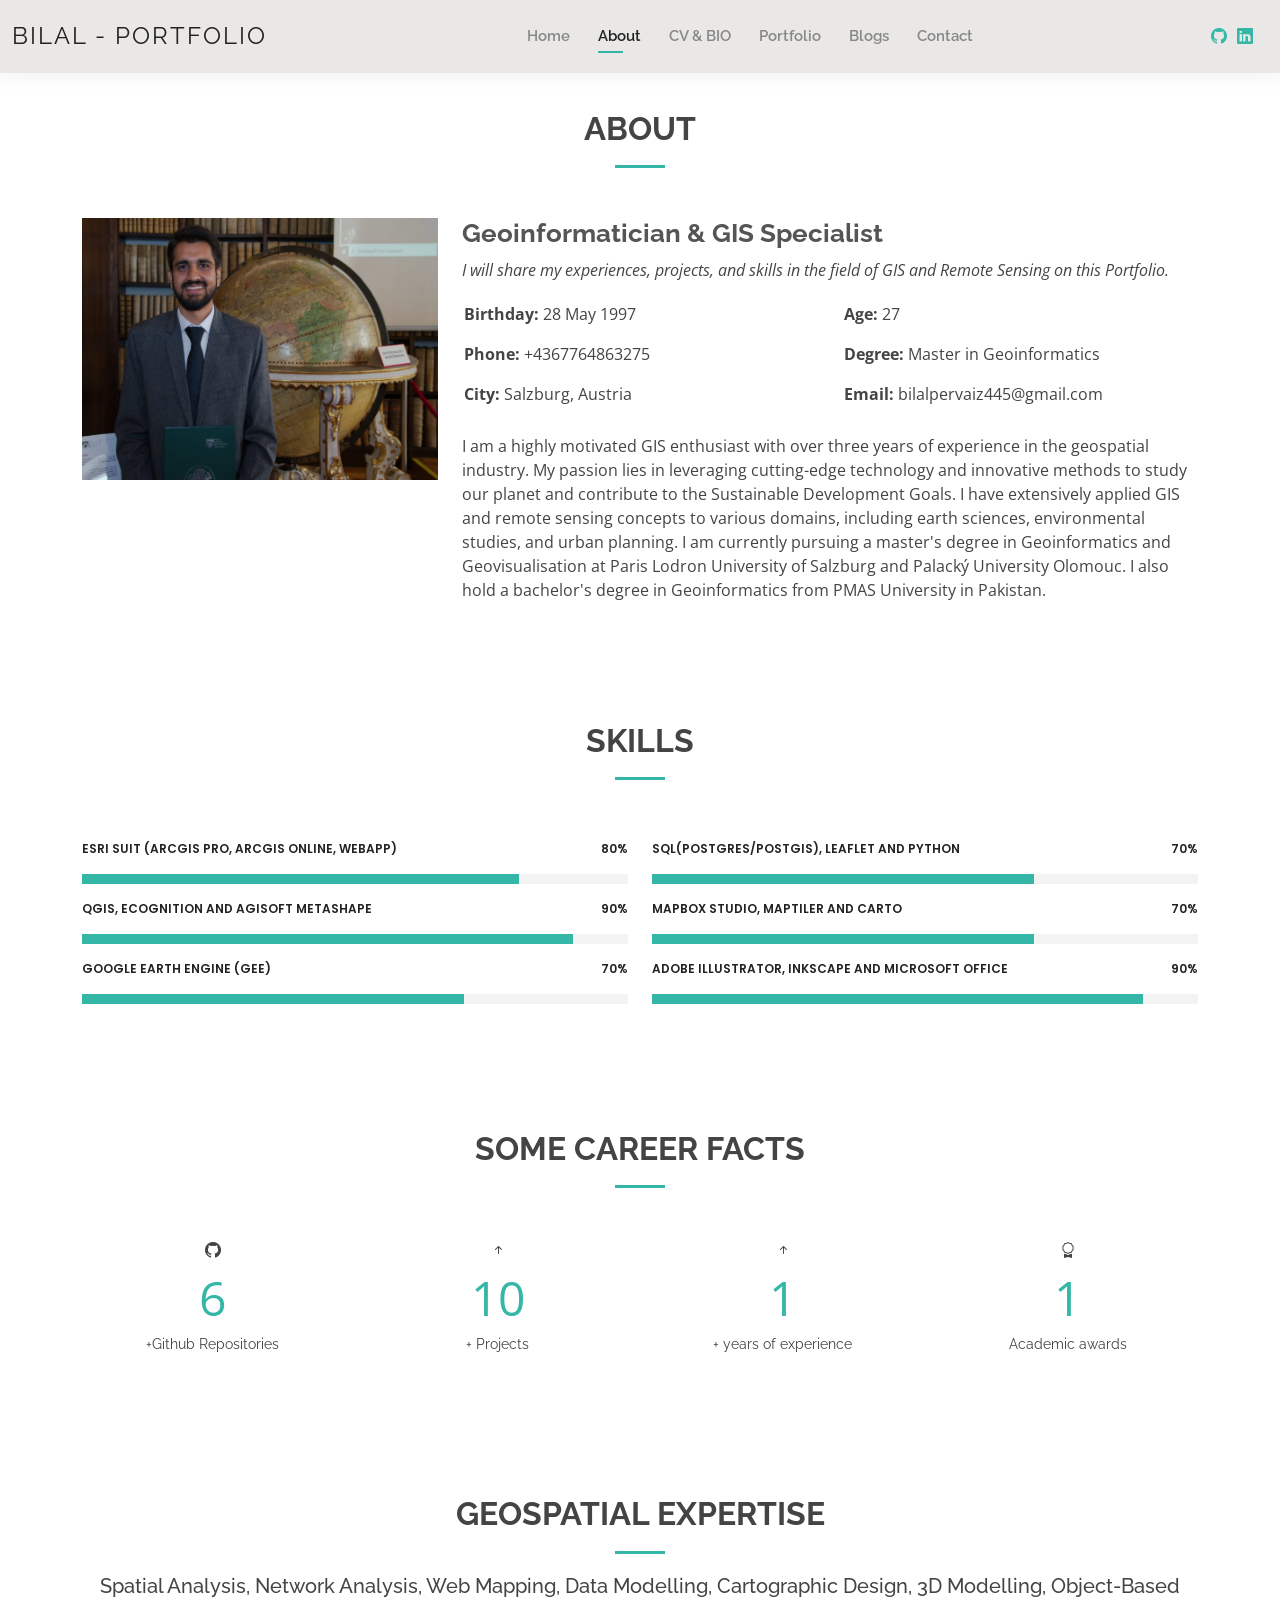
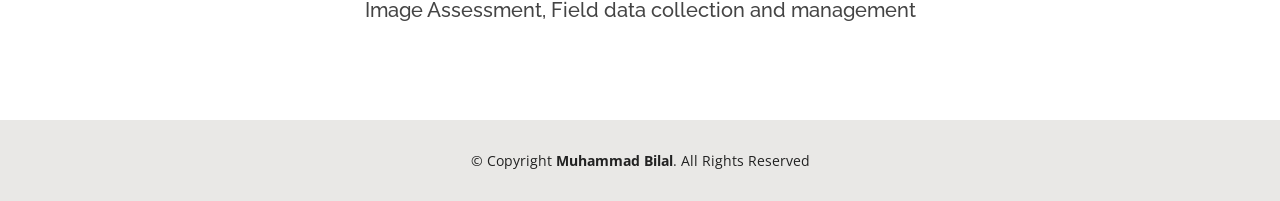
==== commit b2cfc2a2: "cv update and projects" ====
--- a/about.html
+++ b/about.html
@@ -72,7 +72,7 @@
 
         <div class="row">
           <div class="col-lg-4">
-            <img src="assets/img/photome.png" class="img-fluid" alt="">
+            <img src="assets/img/Image.jpg" class="img-fluid" alt="">
           </div>
           <div class="col-lg-8 pt-4 pt-lg-0 content">
             <h3>Geoinformatician &amp; GIS Specialist</h3>
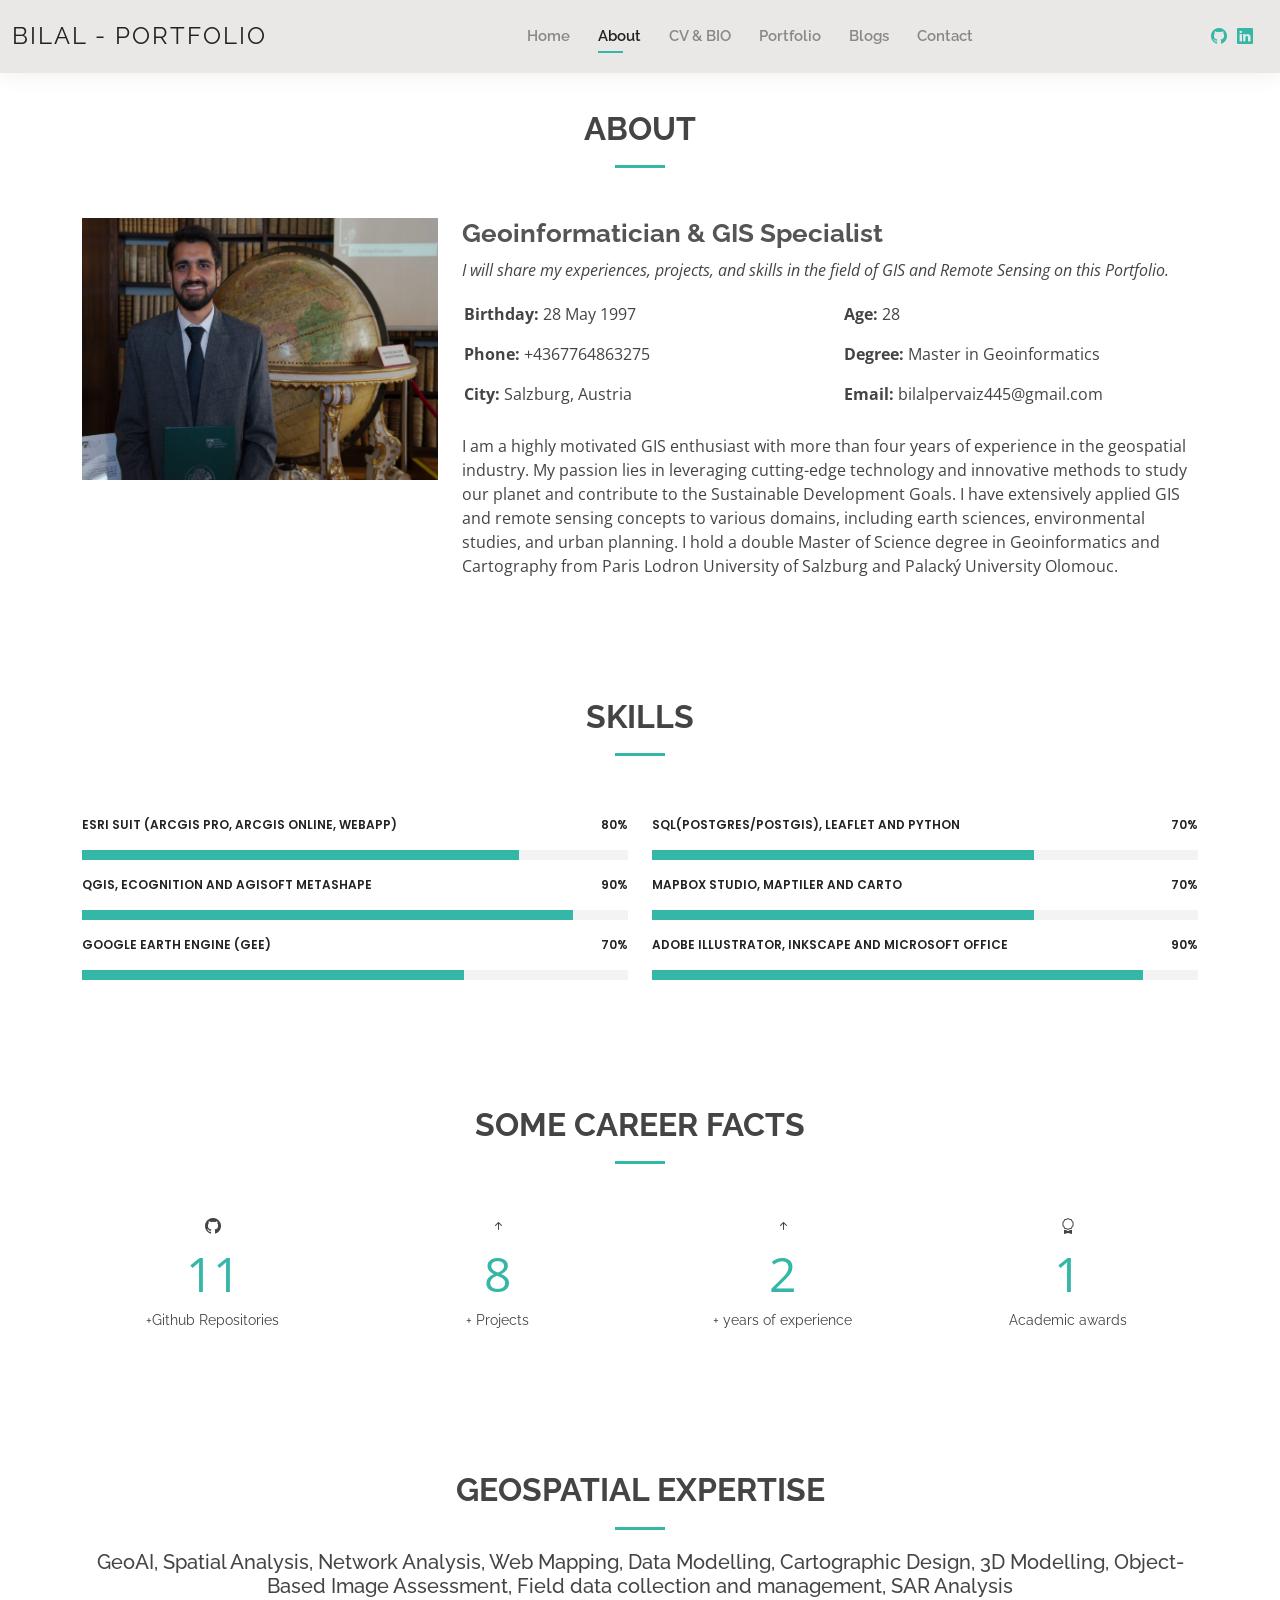
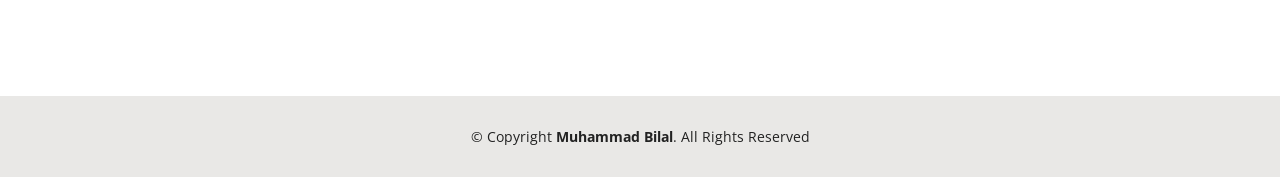
==== commit 1db1fa3c: "Changes in Cv and aboout section and Cv added" ====
--- a/about.html
+++ b/about.html
@@ -90,20 +90,18 @@
               </div>
               <div class="col-lg-6">
                 <ul>
-                  <li><i class="bi bi-rounded-right"></i> <strong>Age:</strong> 27</li>
+                  <li><i class="bi bi-rounded-right"></i> <strong>Age:</strong> 28</li>
                   <li><i class="bi bi-rounded-right"></i> <strong>Degree:</strong> Master in Geoinformatics</li>
                   <li><i class="bi bi-rounded-right"></i> <strong>Email:</strong> bilalpervaiz445@gmail.com</li>
                 </ul>
               </div>
             </div>
             <p>
-              I am a highly motivated GIS enthusiast with over three years of experience in the geospatial industry. My
-              passion lies in leveraging cutting-edge technology and innovative methods to study our planet and
-              contribute to the Sustainable Development Goals. I have extensively applied GIS and remote sensing
-              concepts to various domains, including earth sciences, environmental studies, and urban planning. I am
-              currently pursuing a master's degree in Geoinformatics and Geovisualisation at Paris Lodron University of
-              Salzburg and Palacký University Olomouc. I also hold a bachelor's degree in Geoinformatics from PMAS
-              University in Pakistan.
+              I am a highly motivated GIS enthusiast with more than four years of experience in the geospatial industry. My passion lies
+              in leveraging cutting-edge technology and innovative methods to study our planet and contribute to the Sustainable
+              Development Goals. I have extensively applied GIS and remote sensing concepts to various domains, including earth
+              sciences, environmental studies, and urban planning. I hold a double Master of Science degree in Geoinformatics and
+              Cartography from Paris Lodron University of Salzburg and Palacký University Olomouc.
             </p>
           </div>
         </div>
@@ -193,7 +191,7 @@
 
           <div class="col-lg-3 col-6 text-center">
             <i class="bi bi-github"></i>
-            <span data-purecounter-start="0" data-purecounter-end="12" data-purecounter-duration="1"
+            <span data-purecounter-start="0" data-purecounter-end="27" data-purecounter-duration="1"
               class="purecounter"></span>
             <p>+Github Repositories</p>
           </div>
@@ -207,7 +205,7 @@
 
           <div class="col-lg-3 col-6 text-center">
             <i class="bi bi-arrow-up-short"></i>
-            <span data-purecounter-start="0" data-purecounter-end="3" data-purecounter-duration="1"
+            <span data-purecounter-start="0" data-purecounter-end="4" data-purecounter-duration="1"
               class="purecounter"></span>
             <p>+ years of experience</p>
           </div>
@@ -230,8 +228,8 @@
 
         <div class="section-title">
           <h2>Geospatial Expertise</h2>
-          <h5>Spatial Analysis, Network Analysis, Web Mapping, Data Modelling, Cartographic Design, 3D Modelling,
-            Object-Based Image Assessment, Field data collection and management</h5>
+          <h5>GeoAI, Spatial Analysis, Network Analysis, Web Mapping, Data Modelling, Cartographic Design, 3D Modelling,
+            Object-Based Image Assessment, Field data collection and management, SAR Analysis</h5>
         </div>
 
     </section><!-- End Testimonials Section -->
--- a/assets/css/style.css
+++ b/assets/css/style.css
@@ -1006,6 +1006,7 @@
   overflow: hidden;
   z-index: 1;
   background: rgba(34, 34, 34, 0.6);
+  aspect-ratio: 16 / 10;
 }
 
 .portfolio .portfolio-wrap::before {
@@ -1022,6 +1023,10 @@
 }
 
 .portfolio .portfolio-wrap img {
+  width: 100%;
+  height: 100%;
+  object-fit: cover;
+  display: block;
   transition: all ease-in-out 0.3s;
 }
 
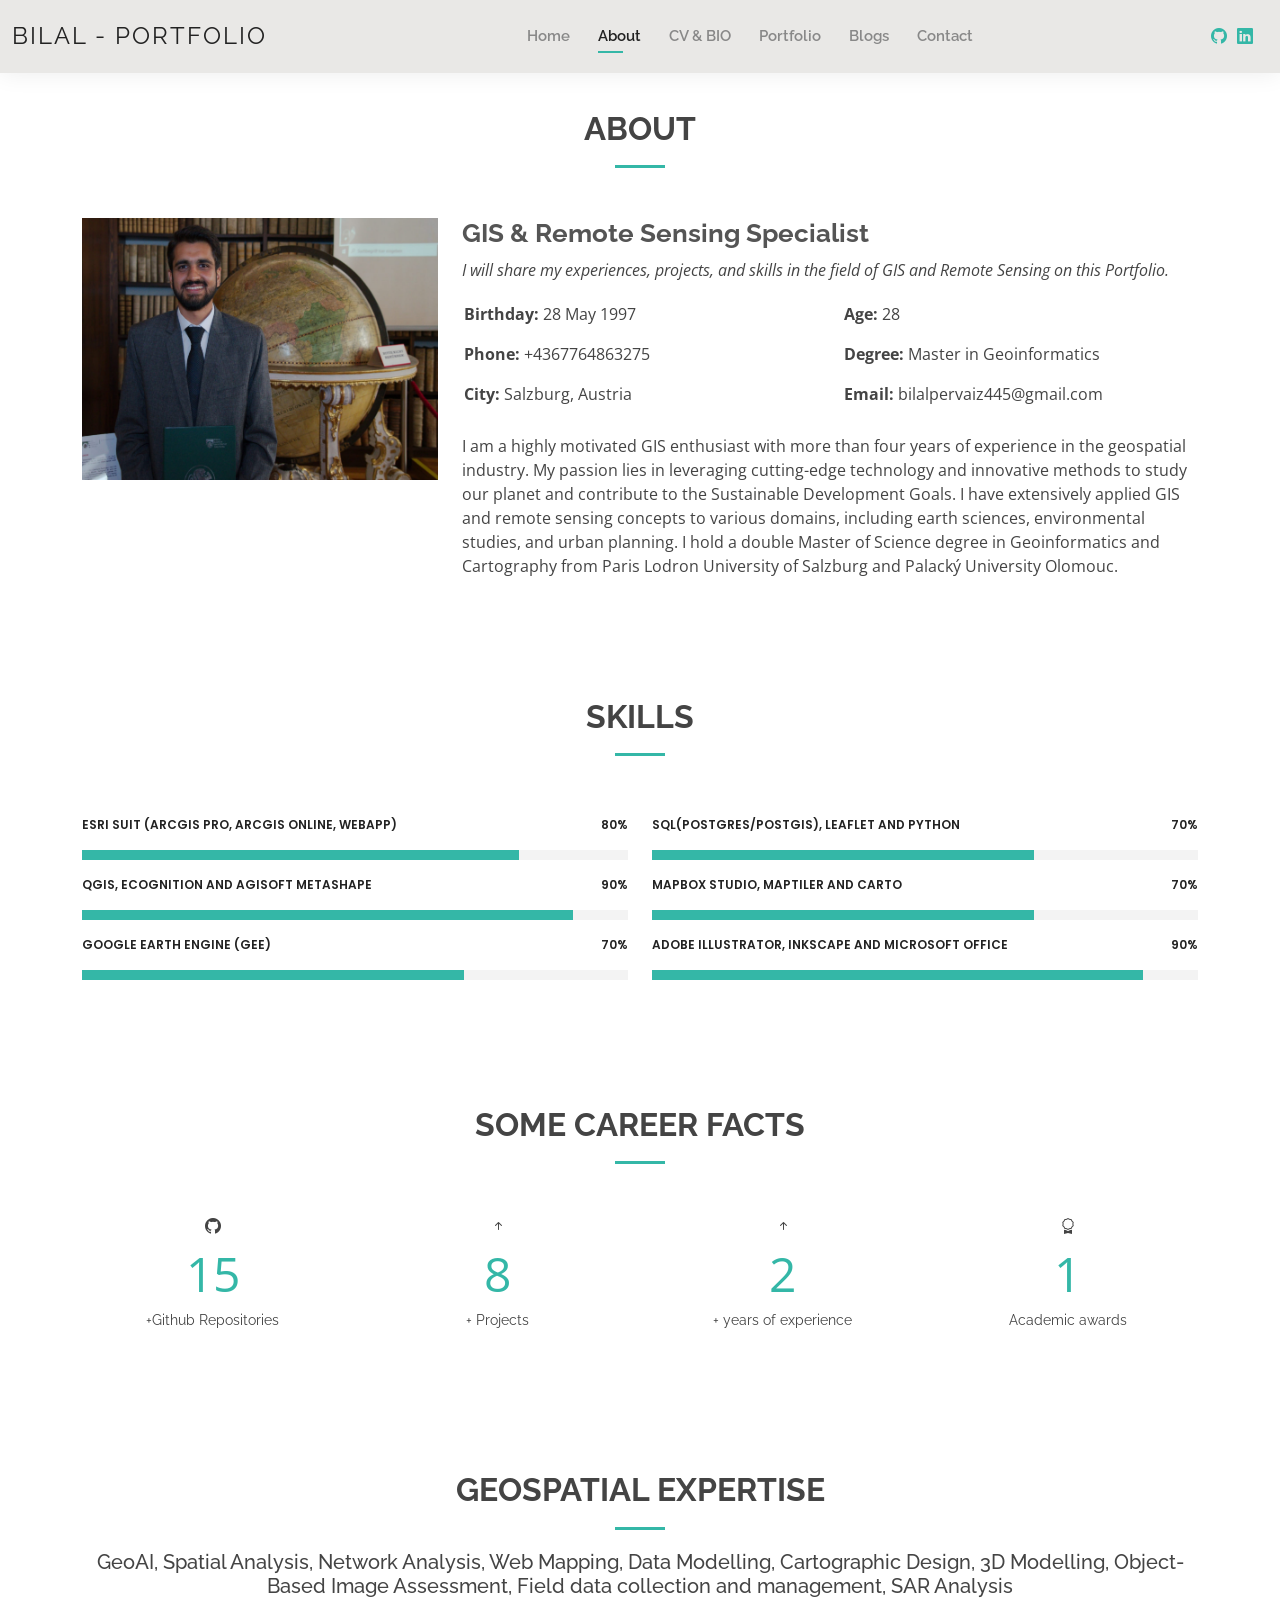
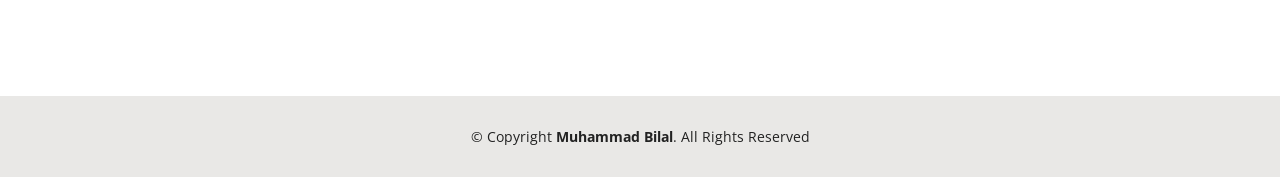
==== commit 40bbc4a7: "update with new applications and Blogs" ====
--- a/about.html
+++ b/about.html
@@ -75,7 +75,7 @@
             <img src="assets/img/Image.jpg" class="img-fluid" alt="">
           </div>
           <div class="col-lg-8 pt-4 pt-lg-0 content">
-            <h3>Geoinformatician &amp; GIS Specialist</h3>
+            <h3> GIS &amp; Remote Sensing  Specialist</h3>
             <p class="fst-italic">
               I will share my experiences, projects, and skills in the field of GIS and Remote Sensing on this
               Portfolio.
@@ -191,7 +191,7 @@
 
           <div class="col-lg-3 col-6 text-center">
             <i class="bi bi-github"></i>
-            <span data-purecounter-start="0" data-purecounter-end="27" data-purecounter-duration="1"
+            <span data-purecounter-start="0" data-purecounter-end="35" data-purecounter-duration="1"
               class="purecounter"></span>
             <p>+Github Repositories</p>
           </div>
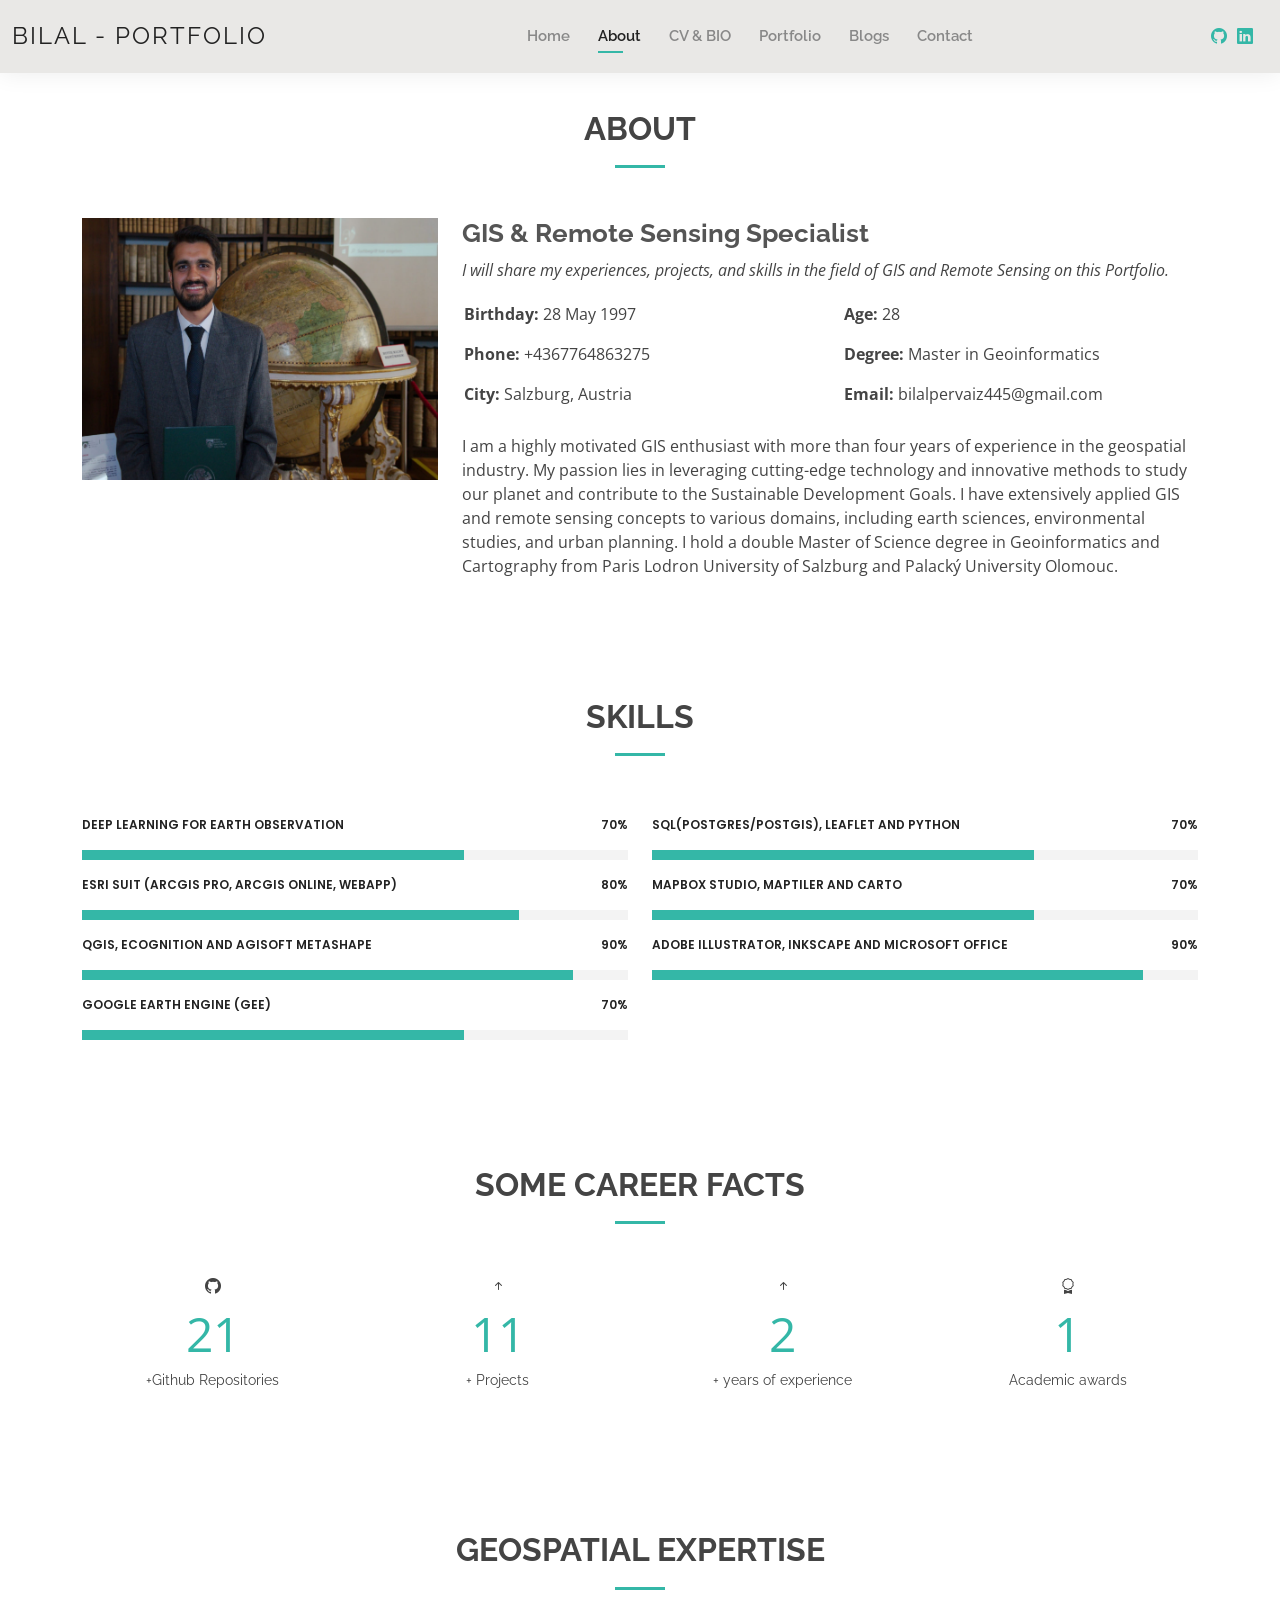
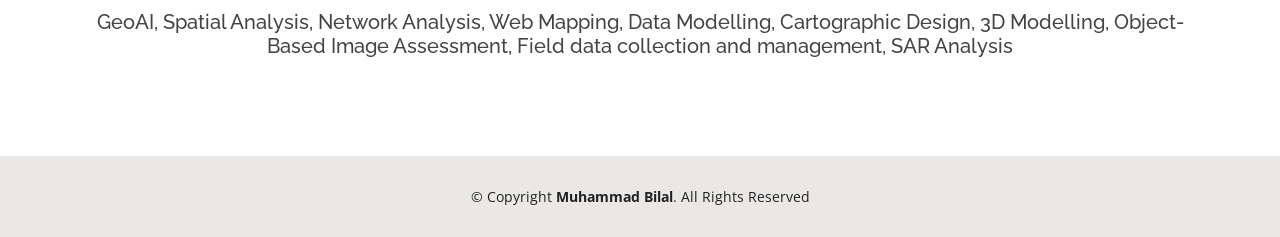
==== commit 1baee168: "changes in front page" ====
--- a/about.html
+++ b/about.html
@@ -120,6 +120,14 @@
         <div class="row skills-content">
 
           <div class="col-lg-6">
+            <div class="progress">
+              <span class="skill">Deep Learning For Earth Observation <i class="val">70%</i></span>
+              <div class="progress-bar-wrap">
+                <div class="progress-bar" role="progressbar" aria-valuenow="70" aria-valuemin="0" aria-valuemax="100">
+                </div>
+              </div>
+            </div>
+
 
             <div class="progress">
               <span class="skill">Esri Suit (ArcGIS Pro, ArcGIS Online, Webapp) <i class="val">80%</i></span>
--- a/assets/css/style.css
+++ b/assets/css/style.css
@@ -421,7 +421,7 @@
 #hero {
   width: 100%;
   height: 100vh;
-  background: url("../img/globe_try5.jpg") top right;
+  background: url("../img/Image1.jpg") top right;
   background-size: cover;
 }
 
